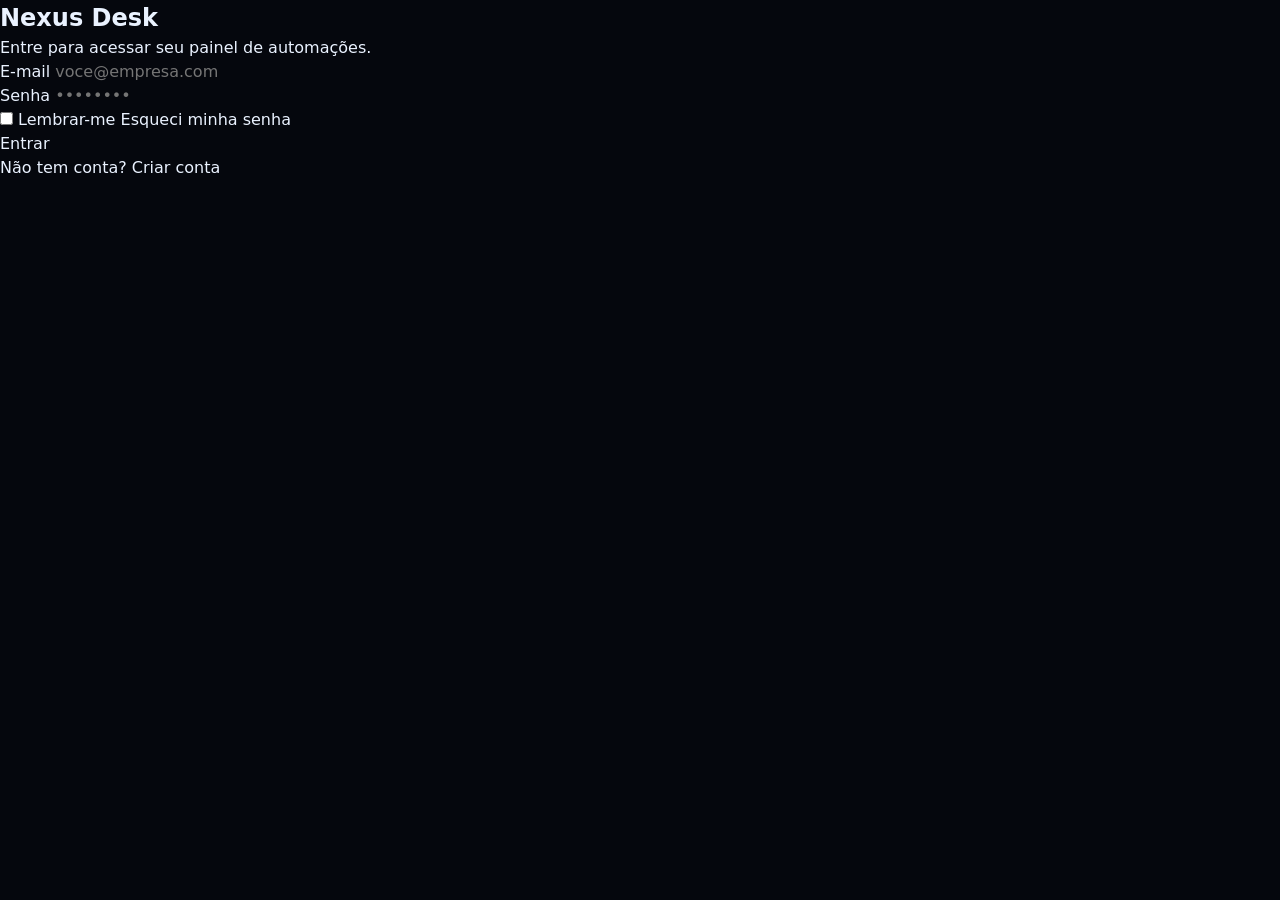
==== index.html @ 1d1945b3 "feat: estrutura base do projeto Nexus Desk (Prompt 1) Cria o esqueleto do projeto com HTML5, CSS3 e " ====
<!DOCTYPE html>
<html lang="pt-BR" data-theme="dark">
<head>
  <meta charset="UTF-8">
  <meta name="viewport" content="width=device-width, initial-scale=1.0">
  <meta name="description" content="Nexus Desk — acesso ao painel de automações.">
  <title>Nexus Desk — Login</title>

  <link rel="icon" href="assets/icons/favicon.svg" type="image/svg+xml">
  <link rel="stylesheet" href="css/style.css">
  <link rel="stylesheet" href="css/components.css">
  <link rel="stylesheet" href="css/login.css">
</head>
<body class="page page--login">

  <main class="login">
    <section class="login__card" aria-labelledby="login-title">
      <header class="login__header">
        <h1 id="login-title" class="login__brand">Nexus Desk</h1>
        <p class="login__subtitle">Entre para acessar seu painel de automações.</p>
      </header>

      <form id="login-form" class="login__form" novalidate>
        <div class="field">
          <label class="field__label" for="email">E-mail</label>
          <input class="field__input" type="email" id="email" name="email"
                 autocomplete="email" placeholder="voce@empresa.com" required>
        </div>

        <div class="field">
          <label class="field__label" for="password">Senha</label>
          <input class="field__input" type="password" id="password" name="password"
                 autocomplete="current-password" placeholder="••••••••" required>
        </div>

        <div class="login__options">
          <label class="checkbox" for="remember">
            <input type="checkbox" id="remember" name="remember">
            <span>Lembrar-me</span>
          </label>
          <a class="link" href="#">Esqueci minha senha</a>
        </div>

        <button class="button button--primary" type="submit">Entrar</button>

        <p id="login-feedback" class="login__feedback" role="status" aria-live="polite" hidden></p>
      </form>

      <footer class="login__footer">
        <p>Não tem conta? <a class="link" href="#">Criar conta</a></p>
      </footer>
    </section>
  </main>

  <script src="js/storage.js"></script>
  <script src="js/auth.js"></script>
  <script src="js/router.js"></script>
  <script src="js/app.js"></script>
  <script src="js/login.js"></script>
</body>
</html>
---- css/style.css ----
/* ==========================================================================
   Nexus Desk — style.css
   Base global: (1) CSS Reset  (2) Variáveis Globais
   ATENÇÃO: este arquivo NÃO contém estilos de componentes ou de layout.
   O design das telas vive em css/login.css e css/dashboard.css.
   ========================================================================== */

/* ==========================================================================
   1. CSS RESET
   ========================================================================== */

*,
*::before,
*::after {
  box-sizing: border-box;
  margin: 0;
  padding: 0;
}

html {
  -webkit-text-size-adjust: 100%;
  text-size-adjust: 100%;
  scroll-behavior: smooth;
}

body {
  min-height: 100vh;
  line-height: 1.5;
  -webkit-font-smoothing: antialiased;
  -moz-osx-font-smoothing: grayscale;
}

img,
picture,
video,
canvas,
svg {
  display: block;
  max-width: 100%;
}

input,
button,
textarea,
select {
  font: inherit;
  color: inherit;
  background: none;
  border: none;
}

button {
  cursor: pointer;
}

a {
  color: inherit;
  text-decoration: none;
}

ul,
ol {
  list-style: none;
}

h1,
h2,
h3,
h4,
h5,
h6,
p {
  overflow-wrap: break-word;
}

table {
  border-collapse: collapse;
  border-spacing: 0;
}

:focus-visible {
  outline: 2px solid var(--color-neon);
  outline-offset: 2px;
}

[hidden] {
  display: none !important;
}

@media (prefers-reduced-motion: reduce) {
  *,
  *::before,
  *::after {
    animation-duration: 0.01ms !important;
    animation-iteration-count: 1 !important;
    transition-duration: 0.01ms !important;
    scroll-behavior: auto !important;
  }
}

/* ==========================================================================
   2. VARIÁVEIS GLOBAIS (Design Tokens)
   ========================================================================== */

:root {
  /* ---- Paleta: superfícies (tema dark padrão) ---- */
  --color-bg: #05070d;
  --color-bg-alt: #0a0e1a;
  --color-surface: #101728;
  --color-surface-alt: #16203a;
  --color-overlay: rgba(5, 7, 13, 0.72);

  /* ---- Paleta: glassmorphism ---- */
  --glass-bg: rgba(255, 255, 255, 0.06);
  --glass-bg-strong: rgba(255, 255, 255, 0.1);
  --glass-border: rgba(255, 255, 255, 0.14);
  --glass-blur: 16px;

  /* ---- Paleta: neon / acentos ---- */
  --color-neon: #00f0ff;
  --color-neon-soft: rgba(0, 240, 255, 0.16);
  --color-neon-strong: #33f5ff;
  --color-accent: #7b5cff;
  --color-accent-soft: rgba(123, 92, 255, 0.18);

  /* ---- Paleta: estados semânticos ---- */
  --color-success: #22e39a;
  --color-warning: #ffb547;
  --color-danger: #ff4d6d;
  --color-info: #4da3ff;

  /* ---- Paleta: texto ---- */
  --color-text: #eaf2ff;
  --color-text-muted: #9aa8c7;
  --color-text-inverse: #05070d;

  /* ---- Bordas e divisores ---- */
  --color-border: rgba(154, 168, 199, 0.18);
  --color-border-strong: rgba(154, 168, 199, 0.32);

  /* ---- Gradientes ---- */
  --gradient-neon: linear-gradient(135deg, var(--color-neon) 0%, var(--color-accent) 100%);
  --gradient-surface: linear-gradient(160deg, rgba(255, 255, 255, 0.08) 0%, rgba(255, 255, 255, 0.02) 100%);

  /* ---- Tipografia ---- */
  --font-sans: "Inter", "Segoe UI", system-ui, -apple-system, sans-serif;
  --font-display: "Orbitron", "Inter", system-ui, sans-serif;
  --font-mono: "JetBrains Mono", "SFMono-Regular", Consolas, monospace;

  --fs-xs: 0.75rem;    /* 12px */
  --fs-sm: 0.875rem;   /* 14px */
  --fs-md: 1rem;       /* 16px */
  --fs-lg: 1.125rem;   /* 18px */
  --fs-xl: 1.5rem;     /* 24px */
  --fs-2xl: 2rem;      /* 32px */
  --fs-3xl: 2.5rem;    /* 40px */

  --fw-regular: 400;
  --fw-medium: 500;
  --fw-semibold: 600;
  --fw-bold: 700;

  --lh-tight: 1.2;
  --lh-base: 1.5;
  --lh-loose: 1.75;
  --ls-wide: 0.08em;

  /* ---- Espaçamentos (escala base 4px) ---- */
  --space-3xs: 0.25rem;  /* 4px  */
  --space-2xs: 0.5rem;   /* 8px  */
  --space-xs: 0.75rem;   /* 12px */
  --space-sm: 1rem;      /* 16px */
  --space-md: 1.5rem;    /* 24px */
  --space-lg: 2rem;      /* 32px */
  --space-xl: 3rem;      /* 48px */
  --space-2xl: 4rem;     /* 64px */

  /* ---- Raios ---- */
  --radius-sm: 6px;
  --radius-md: 12px;
  --radius-lg: 20px;
  --radius-pill: 999px;

  /* ---- Sombras e brilhos ---- */
  --shadow-sm: 0 2px 8px rgba(0, 0, 0, 0.3);
  --shadow-md: 0 8px 24px rgba(0, 0, 0, 0.4);
  --shadow-lg: 0 20px 50px rgba(0, 0, 0, 0.5);
  --glow-neon: 0 0 12px rgba(0, 240, 255, 0.45), 0 0 32px rgba(0, 240, 255, 0.2);
  --glow-accent: 0 0 12px rgba(123, 92, 255, 0.45);

  /* ---- Transições ---- */
  --ease-out: cubic-bezier(0.22, 1, 0.36, 1);
  --ease-in-out: cubic-bezier(0.65, 0, 0.35, 1);
  --transition-fast: 120ms var(--ease-out);
  --transition-base: 240ms var(--ease-out);
  --transition-slow: 420ms var(--ease-in-out);

  /* ---- Layout ---- */
  --container-max: 1440px;
  --sidebar-width: 260px;
  --sidebar-width-collapsed: 76px;
  --header-height: 68px;

  /* ---- Camadas (z-index) ---- */
  --z-base: 1;
  --z-sticky: 100;
  --z-header: 200;
  --z-sidebar: 300;
  --z-fab: 400;
  --z-modal: 500;
  --z-toast: 600;

  /* ---- Breakpoints (referência para media queries) ---- */
  --bp-sm: 480px;
  --bp-md: 768px;
  --bp-lg: 1024px;
  --bp-xl: 1280px;
}

/* Tokens sobrescritos pelo tema claro (implementado no Prompt 5). */
:root[data-theme="light"] {
  --color-bg: #eef2fa;
  --color-bg-alt: #ffffff;
  --color-surface: #ffffff;
  --color-surface-alt: #f4f7fd;
  --color-overlay: rgba(20, 26, 40, 0.35);

  --glass-bg: rgba(255, 255, 255, 0.62);
  --glass-bg-strong: rgba(255, 255, 255, 0.8);
  --glass-border: rgba(20, 26, 40, 0.1);

  --color-neon: #0090a8;
  --color-neon-soft: rgba(0, 144, 168, 0.14);

  --color-text: #131a2b;
  --color-text-muted: #5b6780;
  --color-text-inverse: #ffffff;

  --color-border: rgba(19, 26, 43, 0.14);
  --color-border-strong: rgba(19, 26, 43, 0.26);

  --shadow-sm: 0 2px 8px rgba(19, 26, 43, 0.08);
  --shadow-md: 0 8px 24px rgba(19, 26, 43, 0.12);
  --shadow-lg: 0 20px 50px rgba(19, 26, 43, 0.16);
  --glow-neon: 0 0 12px rgba(0, 144, 168, 0.3);
}

/* Aplicação mínima dos tokens ao documento (sem design de componentes). */
body {
  font-family: var(--font-sans);
  font-size: var(--fs-md);
  line-height: var(--lh-base);
  color: var(--color-text);
  background-color: var(--color-bg);
}
---- css/components.css ----
/* ==========================================================================
   Nexus Desk — components.css
   Componentes reutilizáveis entre telas (botões, inputs, modais, toasts,
   skeletons). Placeholder: preenchido a partir do Prompt 4/5.
   ========================================================================== */
---- css/login.css ----
/* ==========================================================================
   Nexus Desk — login.css
   Estilos exclusivos da tela de login (index.html).
   Placeholder: o visual futurista (glassmorphism, neon, animações)
   será implementado no Prompt 2.
   ========================================================================== */
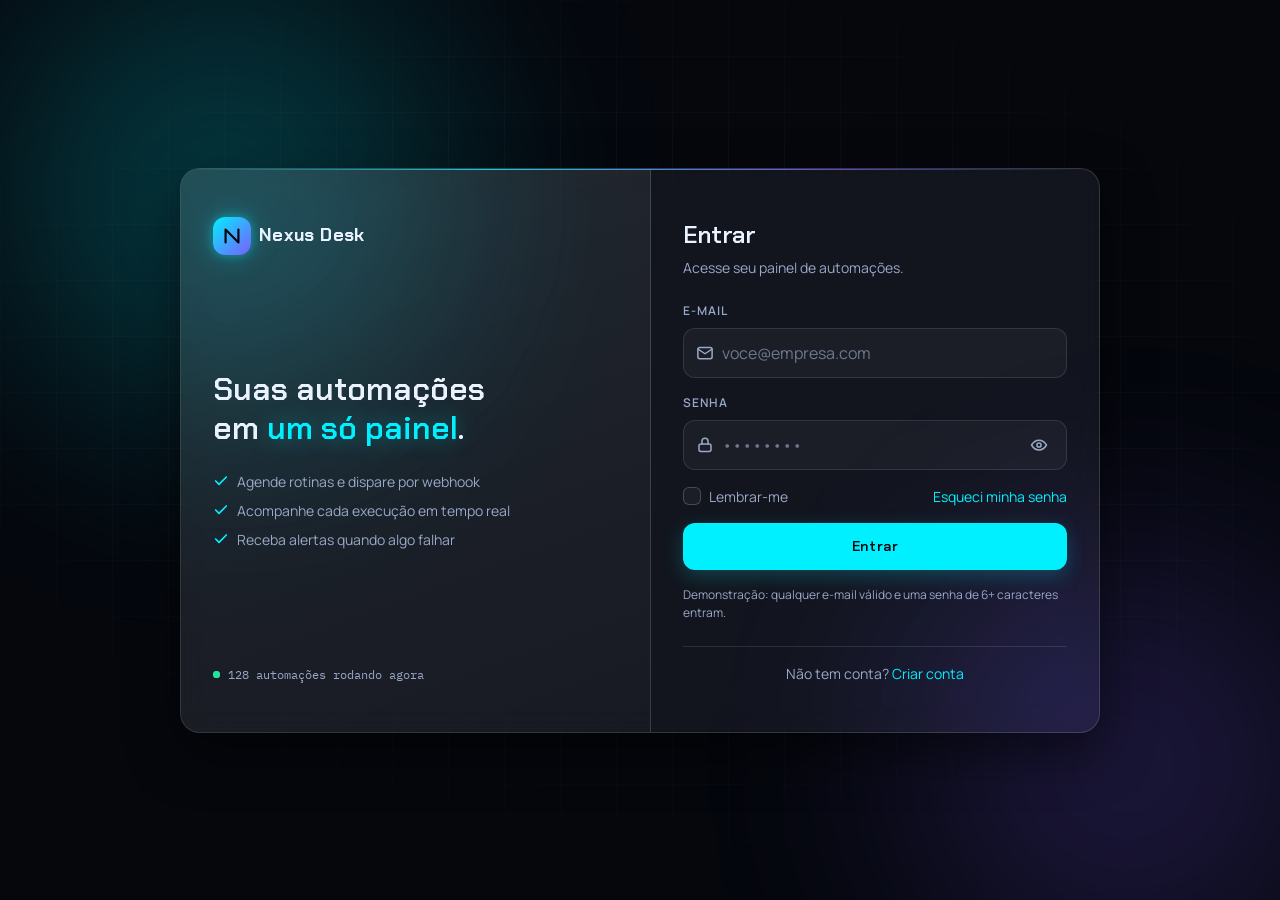
==== commit 7f89d124: "feat: tela de login futurista com glassmorphism e validacao (Prompt 2) Implementa a tela de login co" ====
--- a/index.html
+++ b/index.html
@@ -7,48 +7,146 @@
   <title>Nexus Desk — Login</title>
 
   <link rel="icon" href="assets/icons/favicon.svg" type="image/svg+xml">
+  <link rel="preconnect" href="https://fonts.googleapis.com">
+  <link rel="preconnect" href="https://fonts.gstatic.com" crossorigin>
+  <link rel="stylesheet"
+        href="https://fonts.googleapis.com/css2?family=Chakra+Petch:wght@500;600;700&family=IBM+Plex+Mono:wght@400;500&family=Manrope:wght@400;500;600;700&display=swap">
   <link rel="stylesheet" href="css/style.css">
   <link rel="stylesheet" href="css/components.css">
   <link rel="stylesheet" href="css/login.css">
 </head>
 <body class="page page--login">
 
+  <!-- Atmosfera: orbes de luz e malha técnica. Puramente decorativo. -->
+  <div class="aurora" aria-hidden="true">
+    <span class="aurora__orb aurora__orb--cyan"></span>
+    <span class="aurora__orb aurora__orb--violet"></span>
+    <div class="aurora__grid"></div>
+  </div>
+
   <main class="login">
-    <section class="login__card" aria-labelledby="login-title">
-      <header class="login__header">
-        <h1 id="login-title" class="login__brand">Nexus Desk</h1>
-        <p class="login__subtitle">Entre para acessar seu painel de automações.</p>
-      </header>
+    <section class="login__card">
 
-      <form id="login-form" class="login__form" novalidate>
-        <div class="field">
-          <label class="field__label" for="email">E-mail</label>
-          <input class="field__input" type="email" id="email" name="email"
-                 autocomplete="email" placeholder="voce@empresa.com" required>
+      <!-- Painel de marca -->
+      <aside class="login__aside">
+        <div class="brand reveal" style="--delay: 80ms">
+          <span class="brand__mark" aria-hidden="true">
+            <svg viewBox="0 0 24 24" fill="none" stroke="currentColor" stroke-width="2.4"
+                 stroke-linecap="round" stroke-linejoin="round">
+              <path d="M5 19V5l14 14V5"></path>
+            </svg>
+          </span>
+          <h1 class="brand__name">Nexus Desk</h1>
         </div>
 
-        <div class="field">
-          <label class="field__label" for="password">Senha</label>
-          <input class="field__input" type="password" id="password" name="password"
-                 autocomplete="current-password" placeholder="••••••••" required>
-        </div>
+        <p class="login__tagline reveal" style="--delay: 160ms">
+          Suas automações em <em>um só painel</em>.
+        </p>
 
-        <div class="login__options">
-          <label class="checkbox" for="remember">
-            <input type="checkbox" id="remember" name="remember">
-            <span>Lembrar-me</span>
-          </label>
-          <a class="link" href="#">Esqueci minha senha</a>
-        </div>
+        <ul class="login__features reveal" style="--delay: 240ms">
+          <li>
+            <svg viewBox="0 0 24 24" fill="none" stroke="currentColor" stroke-width="2.5"
+                 stroke-linecap="round" stroke-linejoin="round" aria-hidden="true">
+              <path d="M20 6 9 17l-5-5"></path>
+            </svg>
+            Agende rotinas e dispare por webhook
+          </li>
+          <li>
+            <svg viewBox="0 0 24 24" fill="none" stroke="currentColor" stroke-width="2.5"
+                 stroke-linecap="round" stroke-linejoin="round" aria-hidden="true">
+              <path d="M20 6 9 17l-5-5"></path>
+            </svg>
+            Acompanhe cada execução em tempo real
+          </li>
+          <li>
+            <svg viewBox="0 0 24 24" fill="none" stroke="currentColor" stroke-width="2.5"
+                 stroke-linecap="round" stroke-linejoin="round" aria-hidden="true">
+              <path d="M20 6 9 17l-5-5"></path>
+            </svg>
+            Receba alertas quando algo falhar
+          </li>
+        </ul>
 
-        <button class="button button--primary" type="submit">Entrar</button>
+        <p class="login__status reveal" style="--delay: 320ms">
+          <span class="pulse" aria-hidden="true"></span>
+          128 automações rodando agora
+        </p>
+      </aside>
 
-        <p id="login-feedback" class="login__feedback" role="status" aria-live="polite" hidden></p>
-      </form>
+      <!-- Painel do formulário -->
+      <div class="login__panel">
+        <header class="reveal" style="--delay: 200ms">
+          <h2 class="login__title">Entrar</h2>
+          <p class="login__subtitle">Acesse seu painel de automações.</p>
+        </header>
 
-      <footer class="login__footer">
-        <p>Não tem conta? <a class="link" href="#">Criar conta</a></p>
-      </footer>
+        <form id="login-form" class="login__form" novalidate>
+
+          <div class="field reveal" id="field-email" style="--delay: 280ms">
+            <label class="field__label" for="email">E-mail</label>
+            <div class="field__control">
+              <svg class="field__icon" viewBox="0 0 24 24" fill="none" stroke="currentColor"
+                   stroke-width="2" stroke-linecap="round" stroke-linejoin="round" aria-hidden="true">
+                <rect x="2.5" y="4.5" width="19" height="15" rx="2.5"></rect>
+                <path d="m3 7 9 6 9-6"></path>
+              </svg>
+              <input class="field__input" type="email" id="email" name="email"
+                     autocomplete="email" placeholder="voce@empresa.com"
+                     aria-describedby="email-error" required>
+            </div>
+            <p class="field__error" id="email-error" role="alert"></p>
+          </div>
+
+          <div class="field reveal" id="field-password" style="--delay: 340ms">
+            <label class="field__label" for="password">Senha</label>
+            <div class="field__control">
+              <svg class="field__icon" viewBox="0 0 24 24" fill="none" stroke="currentColor"
+                   stroke-width="2" stroke-linecap="round" stroke-linejoin="round" aria-hidden="true">
+                <rect x="4" y="10.5" width="16" height="10" rx="2.5"></rect>
+                <path d="M8 10.5V7a4 4 0 0 1 8 0v3.5"></path>
+              </svg>
+              <input class="field__input" type="password" id="password" name="password"
+                     autocomplete="current-password" placeholder="••••••••"
+                     aria-describedby="password-error" required>
+              <button class="field__action" type="button" id="toggle-password"
+                      aria-label="Mostrar senha" aria-pressed="false">
+                <svg viewBox="0 0 24 24" fill="none" stroke="currentColor" stroke-width="2"
+                     stroke-linecap="round" stroke-linejoin="round" aria-hidden="true">
+                  <path d="M2 12s3.8-6.5 10-6.5S22 12 22 12s-3.8 6.5-10 6.5S2 12 2 12Z"></path>
+                  <circle cx="12" cy="12" r="2.8"></circle>
+                </svg>
+              </button>
+            </div>
+            <p class="field__error" id="password-error" role="alert"></p>
+          </div>
+
+          <div class="login__options reveal" style="--delay: 400ms">
+            <label class="checkbox" for="remember">
+              <input type="checkbox" id="remember" name="remember">
+              <span class="checkbox__box" aria-hidden="true"></span>
+              <span>Lembrar-me</span>
+            </label>
+            <a class="link" href="#">Esqueci minha senha</a>
+          </div>
+
+          <button class="button button--primary button--block reveal" type="submit"
+                  id="submit-button" style="--delay: 460ms">
+            <span class="button__spinner" aria-hidden="true"></span>
+            <span class="button__label">Entrar</span>
+          </button>
+
+          <p id="login-feedback" class="login__feedback alert" role="status" aria-live="polite" hidden></p>
+
+          <p class="login__hint reveal" style="--delay: 520ms">
+            Demonstração: qualquer e-mail válido e uma senha de 6+ caracteres entram.
+          </p>
+        </form>
+
+        <footer class="login__footer reveal" style="--delay: 580ms">
+          Não tem conta? <a class="link" href="#">Criar conta</a>
+        </footer>
+      </div>
+
     </section>
   </main>
 
--- a/css/style.css
+++ b/css/style.css
@@ -143,9 +143,9 @@
   --gradient-surface: linear-gradient(160deg, rgba(255, 255, 255, 0.08) 0%, rgba(255, 255, 255, 0.02) 100%);
 
   /* ---- Tipografia ---- */
-  --font-sans: "Inter", "Segoe UI", system-ui, -apple-system, sans-serif;
-  --font-display: "Orbitron", "Inter", system-ui, sans-serif;
-  --font-mono: "JetBrains Mono", "SFMono-Regular", Consolas, monospace;
+  --font-sans: "Manrope", "Segoe UI", system-ui, -apple-system, sans-serif;
+  --font-display: "Chakra Petch", "Manrope", system-ui, sans-serif;
+  --font-mono: "IBM Plex Mono", "SFMono-Regular", Consolas, monospace;
 
   --fs-xs: 0.75rem;    /* 12px */
   --fs-sm: 0.875rem;   /* 14px */
--- a/css/components.css
+++ b/css/components.css
@@ -1,5 +1,364 @@
 /* ==========================================================================
    Nexus Desk — components.css
-   Componentes reutilizáveis entre telas (botões, inputs, modais, toasts,
-   skeletons). Placeholder: preenchido a partir do Prompt 4/5.
-   ========================================================================== */
+   Componentes reutilizáveis entre as telas. Consome apenas as variáveis
+   declaradas em style.css — nenhum valor mágico aqui.
+   ========================================================================== */
+
+/* ==========================================================================
+   Campo de formulário (.field)
+   ========================================================================== */
+
+.field {
+  display: flex;
+  flex-direction: column;
+  gap: var(--space-2xs);
+}
+
+.field__label {
+  font-size: var(--fs-xs);
+  font-weight: var(--fw-semibold);
+  letter-spacing: var(--ls-wide);
+  text-transform: uppercase;
+  color: var(--color-text-muted);
+}
+
+/* Moldura que agrupa ícone + input + ação (ex.: mostrar senha). */
+.field__control {
+  position: relative;
+  display: flex;
+  align-items: center;
+  gap: var(--space-2xs);
+  padding: 0 var(--space-xs);
+  background: rgba(255, 255, 255, 0.04);
+  border: 1px solid var(--color-border);
+  border-radius: var(--radius-md);
+  transition: border-color var(--transition-base), box-shadow var(--transition-base),
+    background-color var(--transition-base);
+}
+
+.field__control:hover {
+  border-color: var(--color-border-strong);
+}
+
+.field__control:focus-within {
+  background: rgba(0, 240, 255, 0.05);
+  border-color: var(--color-neon);
+  box-shadow: 0 0 0 3px var(--color-neon-soft), var(--glow-neon);
+}
+
+.field__icon {
+  flex-shrink: 0;
+  width: 18px;
+  height: 18px;
+  color: var(--color-text-muted);
+  transition: color var(--transition-base);
+}
+
+.field__control:focus-within .field__icon {
+  color: var(--color-neon);
+}
+
+.field__input {
+  flex: 1;
+  min-width: 0;
+  padding: var(--space-xs) 0;
+  font-size: var(--fs-md);
+  color: var(--color-text);
+}
+
+.field__input::placeholder {
+  color: var(--color-text-muted);
+  opacity: 0.65;
+}
+
+/* O anel de foco vive na moldura, não no input. */
+.field__input:focus-visible {
+  outline: none;
+}
+
+/* Remove o ícone nativo de "revelar senha" do Edge, que duplicaria o nosso. */
+.field__input::-ms-reveal {
+  display: none;
+}
+
+/* Botão de ação dentro do campo (mostrar/ocultar senha). */
+.field__action {
+  flex-shrink: 0;
+  display: grid;
+  place-items: center;
+  width: 30px;
+  height: 30px;
+  border-radius: var(--radius-sm);
+  color: var(--color-text-muted);
+  transition: color var(--transition-fast), background-color var(--transition-fast);
+}
+
+.field__action:hover {
+  color: var(--color-neon);
+  background: var(--color-neon-soft);
+}
+
+.field__action svg {
+  width: 18px;
+  height: 18px;
+}
+
+/* Estado de erro */
+.field--invalid .field__control {
+  border-color: var(--color-danger);
+}
+
+.field--invalid .field__control:focus-within {
+  background: rgba(255, 77, 109, 0.06);
+  box-shadow: 0 0 0 3px rgba(255, 77, 109, 0.18);
+}
+
+.field--invalid .field__icon {
+  color: var(--color-danger);
+}
+
+.field__error {
+  display: flex;
+  align-items: center;
+  gap: var(--space-3xs);
+  min-height: 1.1rem;
+  font-size: var(--fs-xs);
+  color: var(--color-danger);
+}
+
+.field__error:empty {
+  display: none;
+}
+
+/* ==========================================================================
+   Botão (.button)
+   ========================================================================== */
+
+.button {
+  position: relative;
+  display: inline-flex;
+  align-items: center;
+  justify-content: center;
+  gap: var(--space-2xs);
+  padding: var(--space-xs) var(--space-md);
+  font-family: var(--font-display);
+  font-size: var(--fs-sm);
+  font-weight: var(--fw-semibold);
+  letter-spacing: 0.04em;
+  color: var(--color-text);
+  border: 1px solid var(--color-border-strong);
+  border-radius: var(--radius-md);
+  overflow: hidden;
+  transition: transform var(--transition-fast), border-color var(--transition-base),
+    box-shadow var(--transition-base), background-color var(--transition-base);
+}
+
+.button:hover {
+  border-color: var(--color-neon);
+}
+
+.button:active {
+  transform: translateY(1px);
+}
+
+.button[disabled] {
+  cursor: not-allowed;
+  opacity: 0.75;
+}
+
+/* Variante primária: preenchida em neon, com brilho e varredura no hover. */
+.button--primary {
+  color: var(--color-text-inverse);
+  background: var(--color-neon);
+  border-color: transparent;
+  box-shadow: 0 6px 20px rgba(0, 240, 255, 0.22);
+}
+
+.button--primary:hover:not([disabled]) {
+  background: var(--color-neon-strong);
+  box-shadow: var(--glow-neon), 0 10px 28px rgba(0, 240, 255, 0.3);
+  transform: translateY(-1px);
+}
+
+.button--primary:active:not([disabled]) {
+  transform: translateY(0);
+}
+
+/* Varredura de luz que cruza o botão no hover. */
+.button--primary::after {
+  content: "";
+  position: absolute;
+  inset: 0 auto 0 -60%;
+  width: 45%;
+  background: linear-gradient(100deg, transparent, rgba(255, 255, 255, 0.55), transparent);
+  transform: skewX(-18deg);
+  opacity: 0;
+  transition: none;
+}
+
+.button--primary:hover:not([disabled])::after {
+  animation: button-sheen 700ms var(--ease-out);
+}
+
+@keyframes button-sheen {
+  from {
+    left: -60%;
+    opacity: 0.9;
+  }
+  to {
+    left: 120%;
+    opacity: 0;
+  }
+}
+
+.button--block {
+  width: 100%;
+}
+
+/* Estado de carregamento: troca o rótulo pelo spinner. */
+.button__spinner {
+  display: none;
+  width: 16px;
+  height: 16px;
+  border: 2px solid rgba(5, 7, 13, 0.28);
+  border-top-color: currentColor;
+  border-radius: 50%;
+  animation: spin 700ms linear infinite;
+}
+
+.button.is-loading .button__spinner {
+  display: block;
+}
+
+@keyframes spin {
+  to {
+    transform: rotate(360deg);
+  }
+}
+
+/* ==========================================================================
+   Checkbox (.checkbox)
+   ========================================================================== */
+
+.checkbox {
+  display: inline-flex;
+  align-items: center;
+  gap: var(--space-2xs);
+  font-size: var(--fs-sm);
+  color: var(--color-text-muted);
+  cursor: pointer;
+  user-select: none;
+  transition: color var(--transition-fast);
+}
+
+.checkbox:hover {
+  color: var(--color-text);
+}
+
+/* Input nativo escondido, mas ainda focável e acessível. */
+.checkbox input {
+  position: absolute;
+  opacity: 0;
+  width: 0;
+  height: 0;
+}
+
+.checkbox__box {
+  position: relative;
+  flex-shrink: 0;
+  display: grid;
+  place-items: center;
+  width: 18px;
+  height: 18px;
+  border: 1px solid var(--color-border-strong);
+  border-radius: var(--radius-sm);
+  background: rgba(255, 255, 255, 0.04);
+  transition: background-color var(--transition-fast), border-color var(--transition-fast),
+    box-shadow var(--transition-fast);
+}
+
+.checkbox__box::after {
+  content: "";
+  width: 9px;
+  height: 5px;
+  border-left: 2px solid var(--color-text-inverse);
+  border-bottom: 2px solid var(--color-text-inverse);
+  transform: rotate(-45deg) scale(0.4);
+  opacity: 0;
+  transition: opacity var(--transition-fast), transform var(--transition-fast);
+}
+
+.checkbox input:checked + .checkbox__box {
+  background: var(--color-neon);
+  border-color: var(--color-neon);
+  box-shadow: var(--glow-neon);
+}
+
+.checkbox input:checked + .checkbox__box::after {
+  opacity: 1;
+  transform: rotate(-45deg) scale(1);
+}
+
+.checkbox input:focus-visible + .checkbox__box {
+  outline: 2px solid var(--color-neon);
+  outline-offset: 2px;
+}
+
+/* ==========================================================================
+   Link (.link)
+   ========================================================================== */
+
+.link {
+  position: relative;
+  font-size: var(--fs-sm);
+  color: var(--color-neon);
+  transition: color var(--transition-fast), text-shadow var(--transition-fast);
+}
+
+.link::after {
+  content: "";
+  position: absolute;
+  left: 0;
+  right: 0;
+  bottom: -2px;
+  height: 1px;
+  background: currentColor;
+  transform: scaleX(0);
+  transform-origin: left;
+  transition: transform var(--transition-base);
+}
+
+.link:hover {
+  color: var(--color-neon-strong);
+  text-shadow: 0 0 10px rgba(0, 240, 255, 0.45);
+}
+
+.link:hover::after {
+  transform: scaleX(1);
+}
+
+/* ==========================================================================
+   Alerta inline (.alert) — usado no feedback do login
+   ========================================================================== */
+
+.alert {
+  display: flex;
+  align-items: center;
+  gap: var(--space-2xs);
+  padding: var(--space-2xs) var(--space-xs);
+  font-size: var(--fs-sm);
+  border: 1px solid transparent;
+  border-radius: var(--radius-md);
+}
+
+.alert--success {
+  color: var(--color-success);
+  background: rgba(34, 227, 154, 0.1);
+  border-color: rgba(34, 227, 154, 0.35);
+}
+
+.alert--error {
+  color: var(--color-danger);
+  background: rgba(255, 77, 109, 0.1);
+  border-color: rgba(255, 77, 109, 0.35);
+}
--- a/css/login.css
+++ b/css/login.css
@@ -1,6 +1,407 @@
 /* ==========================================================================
    Nexus Desk — login.css
-   Estilos exclusivos da tela de login (index.html).
-   Placeholder: o visual futurista (glassmorphism, neon, animações)
-   será implementado no Prompt 2.
-   ========================================================================== */
+   Layout e atmosfera da tela de login (index.html).
+   Componentes (input, botão, checkbox) vivem em components.css.
+   ========================================================================== */
+
+/* ==========================================================================
+   Palco
+   ========================================================================== */
+
+.page--login {
+  display: grid;
+  place-items: center;
+  min-height: 100vh;
+  min-height: 100dvh;
+  padding: var(--space-md) var(--space-sm);
+  overflow-x: hidden;
+}
+
+/* ==========================================================================
+   Fundo animado: orbes de luz + malha técnica
+   ========================================================================== */
+
+.aurora {
+  position: fixed;
+  inset: 0;
+  z-index: 0;
+  overflow: hidden;
+  pointer-events: none;
+}
+
+.aurora__orb {
+  position: absolute;
+  border-radius: 50%;
+  filter: blur(90px);
+  opacity: 0.5;
+}
+
+.aurora__orb--cyan {
+  top: -18vh;
+  left: -10vw;
+  width: 55vw;
+  min-width: 380px;
+  aspect-ratio: 1;
+  background: radial-gradient(circle, rgba(0, 240, 255, 0.55), transparent 68%);
+  animation: orb-drift-a 22s var(--ease-in-out) infinite alternate;
+}
+
+.aurora__orb--violet {
+  right: -14vw;
+  bottom: -22vh;
+  width: 52vw;
+  min-width: 360px;
+  aspect-ratio: 1;
+  background: radial-gradient(circle, rgba(123, 92, 255, 0.5), transparent 68%);
+  animation: orb-drift-b 26s var(--ease-in-out) infinite alternate;
+}
+
+@keyframes orb-drift-a {
+  to {
+    transform: translate3d(9vw, 7vh, 0) scale(1.12);
+  }
+}
+
+@keyframes orb-drift-b {
+  to {
+    transform: translate3d(-8vw, -6vh, 0) scale(1.08);
+  }
+}
+
+/* Malha de linhas que some nas bordas. */
+.aurora__grid {
+  position: absolute;
+  inset: 0;
+  background-image:
+    linear-gradient(rgba(154, 168, 199, 0.07) 1px, transparent 1px),
+    linear-gradient(90deg, rgba(154, 168, 199, 0.07) 1px, transparent 1px);
+  background-size: 56px 56px;
+  mask-image: radial-gradient(ellipse 80% 70% at 50% 45%, #000 20%, transparent 78%);
+  -webkit-mask-image: radial-gradient(ellipse 80% 70% at 50% 45%, #000 20%, transparent 78%);
+}
+
+/* ==========================================================================
+   Cartão de vidro
+   ========================================================================== */
+
+.login {
+  position: relative;
+  z-index: var(--z-base);
+  width: 100%;
+  max-width: 920px;
+}
+
+.login__card {
+  position: relative;
+  display: grid;
+  grid-template-columns: 1.05fr 1fr;
+  overflow: hidden;
+  background: var(--glass-bg);
+  backdrop-filter: blur(var(--glass-blur)) saturate(150%);
+  -webkit-backdrop-filter: blur(var(--glass-blur)) saturate(150%);
+  border: 1px solid var(--glass-border);
+  border-radius: var(--radius-lg);
+  box-shadow: var(--shadow-lg);
+  animation: card-in 700ms var(--ease-out) both;
+}
+
+/* Fio de luz no topo do cartão. */
+.login__card::before {
+  content: "";
+  position: absolute;
+  inset: 0 0 auto 0;
+  height: 1px;
+  background: linear-gradient(90deg, transparent, var(--color-neon), var(--color-accent), transparent);
+  opacity: 0.85;
+}
+
+@keyframes card-in {
+  from {
+    opacity: 0;
+    transform: translateY(22px) scale(0.985);
+  }
+  to {
+    opacity: 1;
+    transform: none;
+  }
+}
+
+/* ==========================================================================
+   Painel esquerdo: marca e contexto
+   ========================================================================== */
+
+.login__aside {
+  display: flex;
+  flex-direction: column;
+  gap: var(--space-md);
+  padding: var(--space-xl) var(--space-lg);
+  background: var(--gradient-surface);
+  border-right: 1px solid var(--glass-border);
+}
+
+.brand {
+  display: flex;
+  align-items: center;
+  gap: var(--space-2xs);
+}
+
+.brand__mark {
+  display: grid;
+  place-items: center;
+  width: 38px;
+  height: 38px;
+  border-radius: var(--radius-md);
+  background: var(--gradient-neon);
+  box-shadow: var(--glow-neon);
+}
+
+.brand__mark svg {
+  width: 22px;
+  height: 22px;
+  color: var(--color-text-inverse);
+}
+
+.brand__name {
+  font-family: var(--font-display);
+  font-size: var(--fs-lg);
+  font-weight: var(--fw-bold);
+  letter-spacing: 0.02em;
+}
+
+.login__tagline {
+  margin-top: auto;
+  font-family: var(--font-display);
+  font-size: var(--fs-2xl);
+  font-weight: var(--fw-semibold);
+  line-height: var(--lh-tight);
+  text-wrap: balance;
+}
+
+.login__tagline em {
+  font-style: normal;
+  color: var(--color-neon);
+  text-shadow: 0 0 24px rgba(0, 240, 255, 0.4);
+}
+
+.login__features {
+  display: flex;
+  flex-direction: column;
+  gap: var(--space-2xs);
+  font-size: var(--fs-sm);
+  color: var(--color-text-muted);
+}
+
+.login__features li {
+  display: flex;
+  align-items: center;
+  gap: var(--space-2xs);
+}
+
+.login__features svg {
+  flex-shrink: 0;
+  width: 16px;
+  height: 16px;
+  color: var(--color-neon);
+}
+
+.login__status {
+  display: flex;
+  align-items: center;
+  gap: var(--space-2xs);
+  margin-top: auto;
+  font-family: var(--font-mono);
+  font-size: var(--fs-xs);
+  color: var(--color-text-muted);
+}
+
+.pulse {
+  position: relative;
+  width: 7px;
+  height: 7px;
+  border-radius: 50%;
+  background: var(--color-success);
+}
+
+.pulse::after {
+  content: "";
+  position: absolute;
+  inset: 0;
+  border-radius: 50%;
+  background: var(--color-success);
+  animation: pulse-ring 2s var(--ease-out) infinite;
+}
+
+@keyframes pulse-ring {
+  from {
+    transform: scale(1);
+    opacity: 0.7;
+  }
+  to {
+    transform: scale(3);
+    opacity: 0;
+  }
+}
+
+/* ==========================================================================
+   Painel direito: formulário
+   ========================================================================== */
+
+.login__panel {
+  display: flex;
+  flex-direction: column;
+  gap: var(--space-md);
+  padding: var(--space-xl) var(--space-lg);
+}
+
+.login__title {
+  font-family: var(--font-display);
+  font-size: var(--fs-xl);
+  font-weight: var(--fw-semibold);
+}
+
+.login__subtitle {
+  margin-top: var(--space-3xs);
+  font-size: var(--fs-sm);
+  color: var(--color-text-muted);
+}
+
+.login__form {
+  display: flex;
+  flex-direction: column;
+  gap: var(--space-sm);
+}
+
+.login__options {
+  display: flex;
+  flex-wrap: wrap;
+  align-items: center;
+  justify-content: space-between;
+  gap: var(--space-2xs);
+}
+
+.login__feedback {
+  /* Visual em .alert; aqui só o comportamento de entrada. */
+  animation: fade-up 300ms var(--ease-out) both;
+}
+
+.login__hint {
+  font-size: var(--fs-xs);
+  color: var(--color-text-muted);
+}
+
+.login__footer {
+  padding-top: var(--space-sm);
+  font-size: var(--fs-sm);
+  color: var(--color-text-muted);
+  text-align: center;
+  border-top: 1px solid var(--color-border);
+}
+
+/* ==========================================================================
+   Entrada escalonada dos elementos
+   ========================================================================== */
+
+.reveal {
+  animation: fade-up 560ms var(--ease-out) both;
+  animation-delay: var(--delay, 0ms);
+}
+
+@keyframes fade-up {
+  from {
+    opacity: 0;
+    transform: translateY(14px);
+  }
+  to {
+    opacity: 1;
+    transform: none;
+  }
+}
+
+/* ==========================================================================
+   Responsivo
+   ========================================================================== */
+
+/* Tablet: o cartão vira uma coluna e o painel de marca encolhe. */
+@media (max-width: 860px) {
+  .login {
+    max-width: 460px;
+  }
+
+  .login__card {
+    grid-template-columns: 1fr;
+  }
+
+  .login__aside {
+    gap: var(--space-sm);
+    padding: var(--space-lg) var(--space-md) var(--space-md);
+    border-right: none;
+    border-bottom: 1px solid var(--glass-border);
+  }
+
+  .login__tagline {
+    margin-top: 0;
+    font-size: var(--fs-xl);
+  }
+
+  /* Conteúdo de apoio sai de cena para o formulário chegar antes. */
+  .login__features,
+  .login__status {
+    display: none;
+  }
+
+  .login__panel {
+    padding: var(--space-md);
+  }
+}
+
+/* Celular */
+@media (max-width: 480px) {
+  .page--login {
+    padding: var(--space-sm) var(--space-xs);
+  }
+
+  .login__aside {
+    padding: var(--space-md) var(--space-sm) var(--space-sm);
+  }
+
+  .login__panel {
+    padding: var(--space-sm);
+    gap: var(--space-sm);
+  }
+
+  .login__tagline {
+    font-size: var(--fs-lg);
+  }
+
+  .aurora__orb {
+    filter: blur(70px);
+    opacity: 0.4;
+  }
+}
+
+/* Telas baixas: menos respiro vertical. */
+@media (max-height: 700px) and (min-width: 861px) {
+  .login__aside,
+  .login__panel {
+    padding-block: var(--space-lg);
+  }
+}
+
+/* ==========================================================================
+   Acessibilidade: movimento reduzido
+   ========================================================================== */
+
+@media (prefers-reduced-motion: reduce) {
+  .aurora__orb,
+  .pulse::after {
+    animation: none;
+  }
+
+  .login__card,
+  .reveal,
+  .login__feedback {
+    animation: none;
+    opacity: 1;
+    transform: none;
+  }
+}
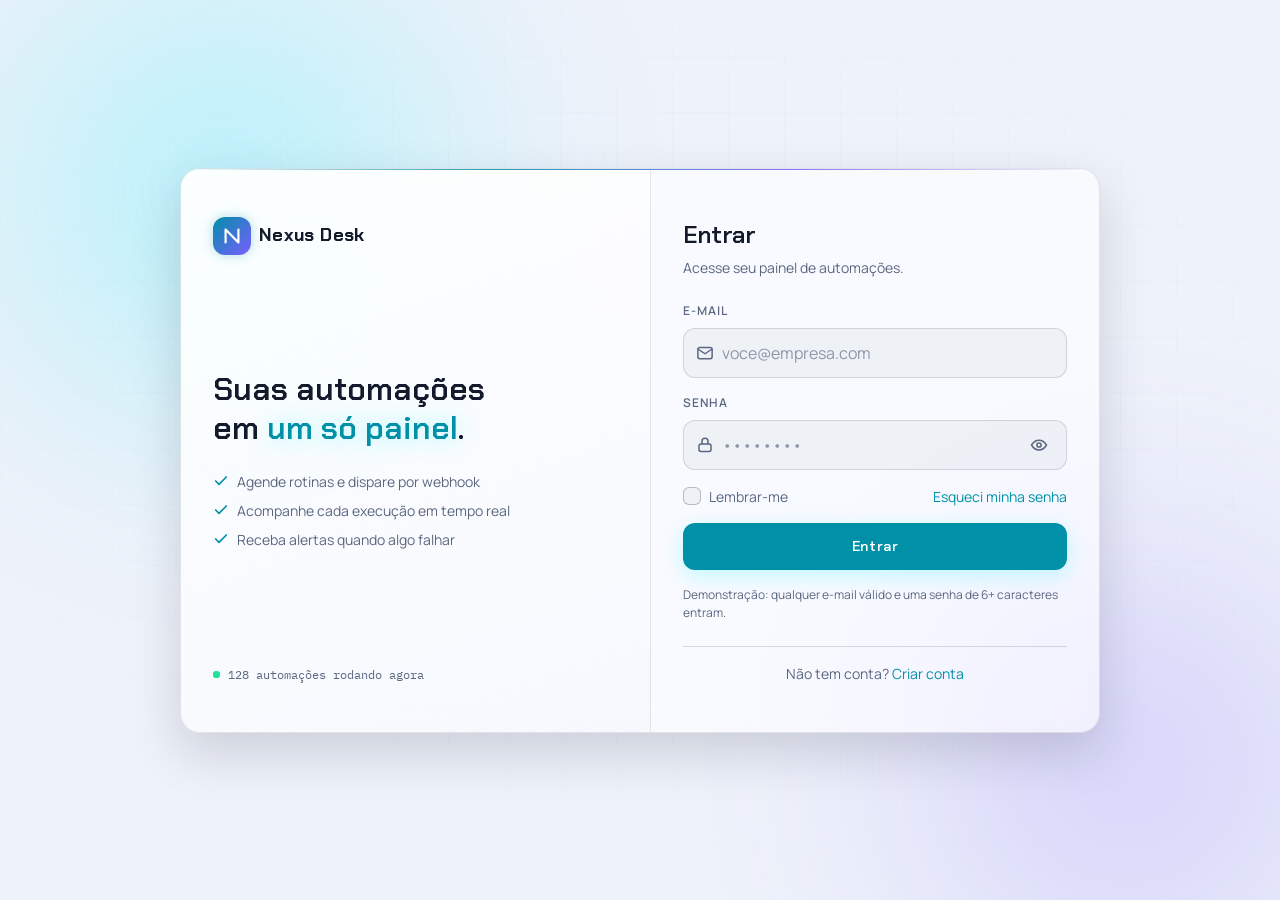
==== commit ca2a4613: "feat: drag and drop, toasts, tema claro/escuro e modulos (Prompt 5) Drag & Drop - Cards reordenaveis" ====
--- a/index.html
+++ b/index.html
@@ -154,6 +154,8 @@
   <script src="js/auth.js"></script>
   <script src="js/router.js"></script>
   <script src="js/app.js"></script>
+  <script src="js/toast.js"></script>
+  <script src="js/ui.js"></script>
   <script src="js/login.js"></script>
 </body>
 </html>
--- a/css/style.css
+++ b/css/style.css
@@ -134,6 +134,12 @@
   --color-text-muted: #9aa8c7;
   --color-text-inverse: #05070d;
 
+  /* ---- Preenchimentos de superfície (campos, hovers, faixas) ---- */
+  --fill-subtle: rgba(255, 255, 255, 0.04);
+  --fill-hover: rgba(255, 255, 255, 0.06);
+  --fill-strong: rgba(255, 255, 255, 0.1);
+  --header-bg: rgba(8, 11, 20, 0.72);
+
   /* ---- Bordas e divisores ---- */
   --color-border: rgba(154, 168, 199, 0.18);
   --color-border-strong: rgba(154, 168, 199, 0.32);
@@ -236,8 +242,15 @@
   --color-text-muted: #5b6780;
   --color-text-inverse: #ffffff;
 
+  --fill-subtle: rgba(19, 26, 43, 0.04);
+  --fill-hover: rgba(19, 26, 43, 0.07);
+  --fill-strong: rgba(19, 26, 43, 0.1);
+  --header-bg: rgba(255, 255, 255, 0.78);
+
   --color-border: rgba(19, 26, 43, 0.14);
   --color-border-strong: rgba(19, 26, 43, 0.26);
+
+  --gradient-surface: linear-gradient(160deg, rgba(255, 255, 255, 0.9) 0%, rgba(244, 247, 253, 0.6) 100%);
 
   --shadow-sm: 0 2px 8px rgba(19, 26, 43, 0.08);
   --shadow-md: 0 8px 24px rgba(19, 26, 43, 0.12);
@@ -248,6 +261,7 @@
 /* Aplicação mínima dos tokens ao documento (sem design de componentes). */
 body {
   font-family: var(--font-sans);
+  transition: background-color var(--transition-base), color var(--transition-base);
   font-size: var(--fs-md);
   line-height: var(--lh-base);
   color: var(--color-text);
--- a/css/components.css
+++ b/css/components.css
@@ -29,7 +29,7 @@
   align-items: center;
   gap: var(--space-2xs);
   padding: 0 var(--space-xs);
-  background: rgba(255, 255, 255, 0.04);
+  background: var(--fill-subtle);
   border: 1px solid var(--color-border);
   border-radius: var(--radius-md);
   transition: border-color var(--transition-base), box-shadow var(--transition-base),
@@ -211,6 +211,19 @@
   }
 }
 
+/* Variante destrutiva: usada na confirmação de exclusão. */
+.button--danger {
+  color: var(--color-text-inverse);
+  background: var(--color-danger);
+  border-color: transparent;
+}
+
+.button--danger:hover:not([disabled]) {
+  background: #ff6680;
+  border-color: transparent;
+  box-shadow: 0 0 18px rgba(255, 77, 109, 0.45);
+}
+
 .button--block {
   width: 100%;
 }
@@ -272,7 +285,7 @@
   height: 18px;
   border: 1px solid var(--color-border-strong);
   border-radius: var(--radius-sm);
-  background: rgba(255, 255, 255, 0.04);
+  background: var(--fill-subtle);
   transition: background-color var(--transition-fast), border-color var(--transition-fast),
     box-shadow var(--transition-fast);
 }
@@ -362,3 +375,811 @@
   background: rgba(255, 77, 109, 0.1);
   border-color: rgba(255, 77, 109, 0.35);
 }
+
+/* ==========================================================================
+   Botão de ícone (.icon-button)
+   ========================================================================== */
+
+.icon-button {
+  position: relative;
+  display: grid;
+  place-items: center;
+  width: 38px;
+  height: 38px;
+  flex-shrink: 0;
+  color: var(--color-text-muted);
+  border: 1px solid transparent;
+  border-radius: var(--radius-md);
+  transition: color var(--transition-fast), background-color var(--transition-fast),
+    border-color var(--transition-fast);
+}
+
+.icon-button:hover,
+.icon-button[aria-expanded="true"] {
+  color: var(--color-neon);
+  background: var(--color-neon-soft);
+  border-color: var(--glass-border);
+}
+
+.icon-button svg {
+  width: 19px;
+  height: 19px;
+}
+
+/* Contador de não lidos sobre o ícone. */
+.icon-button__badge {
+  position: absolute;
+  top: 4px;
+  right: 4px;
+  min-width: 16px;
+  height: 16px;
+  padding: 0 4px;
+  display: grid;
+  place-items: center;
+  font-family: var(--font-mono);
+  font-size: 9.5px;
+  font-weight: var(--fw-semibold);
+  color: var(--color-text-inverse);
+  background: var(--color-danger);
+  border: 2px solid var(--color-bg);
+  border-radius: var(--radius-pill);
+}
+
+/* ==========================================================================
+   Etiqueta (.badge)
+   ========================================================================== */
+
+.badge {
+  display: inline-flex;
+  align-items: center;
+  gap: var(--space-3xs);
+  padding: 2px var(--space-2xs);
+  font-size: 10.5px;
+  font-weight: var(--fw-semibold);
+  letter-spacing: 0.06em;
+  text-transform: uppercase;
+  white-space: nowrap;
+  border: 1px solid currentColor;
+  border-radius: var(--radius-pill);
+}
+
+.badge--muted {
+  color: var(--color-text-muted);
+  border-color: var(--color-border-strong);
+}
+
+.badge--neon { color: var(--color-neon); }
+.badge--accent { color: var(--color-accent); }
+.badge--success { color: var(--color-success); }
+.badge--danger { color: var(--color-danger); }
+
+/* ==========================================================================
+   Interruptor (.switch)
+   ========================================================================== */
+
+.switch {
+  display: inline-flex;
+  align-items: center;
+  gap: var(--space-2xs);
+  font-size: var(--fs-xs);
+  color: var(--color-text-muted);
+  cursor: pointer;
+  user-select: none;
+}
+
+.switch input {
+  position: absolute;
+  opacity: 0;
+  width: 0;
+  height: 0;
+}
+
+.switch__track {
+  position: relative;
+  width: 34px;
+  height: 19px;
+  flex-shrink: 0;
+  background: rgba(154, 168, 199, 0.25);
+  border-radius: var(--radius-pill);
+  transition: background-color var(--transition-base), box-shadow var(--transition-base);
+}
+
+.switch__track::after {
+  content: "";
+  position: absolute;
+  top: 3px;
+  left: 3px;
+  width: 13px;
+  height: 13px;
+  background: var(--color-text);
+  border-radius: 50%;
+  transition: transform var(--transition-base), background-color var(--transition-base);
+}
+
+.switch input:checked + .switch__track {
+  background: var(--color-neon);
+  box-shadow: var(--glow-neon);
+}
+
+.switch input:checked + .switch__track::after {
+  background: var(--color-text-inverse);
+  transform: translateX(15px);
+}
+
+.switch input:focus-visible + .switch__track {
+  outline: 2px solid var(--color-neon);
+  outline-offset: 2px;
+}
+
+/* ==========================================================================
+   Menu suspenso (.dropdown)
+   ========================================================================== */
+
+.dropdown {
+  position: relative;
+}
+
+.dropdown__panel {
+  position: absolute;
+  top: calc(100% + var(--space-2xs));
+  right: 0;
+  z-index: var(--z-header);
+  width: max-content;
+  min-width: 220px;
+  max-width: min(320px, calc(100vw - 2 * var(--space-sm)));
+  padding: var(--space-2xs);
+  background: var(--color-surface);
+  backdrop-filter: blur(var(--glass-blur)) saturate(150%);
+  -webkit-backdrop-filter: blur(var(--glass-blur)) saturate(150%);
+  border: 1px solid var(--glass-border);
+  border-radius: var(--radius-md);
+  box-shadow: var(--shadow-md);
+  transform-origin: top right;
+  animation: dropdown-in 180ms var(--ease-out);
+}
+
+@keyframes dropdown-in {
+  from {
+    opacity: 0;
+    transform: translateY(-6px) scale(0.97);
+  }
+}
+
+.dropdown__header {
+  display: flex;
+  align-items: center;
+  justify-content: space-between;
+  gap: var(--space-2xs);
+  padding: var(--space-2xs) var(--space-xs);
+  font-size: var(--fs-xs);
+  letter-spacing: var(--ls-wide);
+  text-transform: uppercase;
+  color: var(--color-text-muted);
+}
+
+.dropdown__item {
+  display: flex;
+  align-items: center;
+  gap: var(--space-2xs);
+  width: 100%;
+  padding: var(--space-2xs) var(--space-xs);
+  font-size: var(--fs-sm);
+  text-align: left;
+  color: var(--color-text);
+  border-radius: var(--radius-sm);
+  transition: background-color var(--transition-fast), color var(--transition-fast);
+}
+
+.dropdown__item:hover {
+  color: var(--color-neon);
+  background: var(--color-neon-soft);
+}
+
+.dropdown__item svg {
+  width: 16px;
+  height: 16px;
+  flex-shrink: 0;
+  color: var(--color-text-muted);
+}
+
+.dropdown__item:hover svg {
+  color: var(--color-neon);
+}
+
+.dropdown__item--danger:hover {
+  color: var(--color-danger);
+  background: rgba(255, 77, 109, 0.12);
+}
+
+.dropdown__item--danger:hover svg {
+  color: var(--color-danger);
+}
+
+.dropdown__divider {
+  height: 1px;
+  margin: var(--space-3xs) 0;
+  background: var(--color-border);
+}
+
+/* ==========================================================================
+   Avatar (.avatar)
+   ========================================================================== */
+
+.avatar {
+  display: grid;
+  place-items: center;
+  width: 34px;
+  height: 34px;
+  flex-shrink: 0;
+  font-family: var(--font-display);
+  font-size: var(--fs-sm);
+  font-weight: var(--fw-bold);
+  color: var(--color-text-inverse);
+  background: var(--gradient-neon);
+  border-radius: 50%;
+  text-transform: uppercase;
+}
+
+.avatar--sm {
+  width: 28px;
+  height: 28px;
+  font-size: var(--fs-xs);
+}
+
+/* ==========================================================================
+   Modal (.modal) — elemento <dialog> nativo
+   ========================================================================== */
+
+.modal {
+  /* O reset zera margens em tudo; o <dialog> precisa de auto para centrar. */
+  margin: auto;
+  width: min(560px, calc(100vw - 2 * var(--space-sm)));
+  max-height: min(86vh, 760px);
+  padding: 0;
+  color: var(--color-text);
+  background: var(--color-surface);
+  border: 1px solid var(--glass-border);
+  border-radius: var(--radius-lg);
+  box-shadow: var(--shadow-lg);
+  overflow: hidden;
+}
+
+.modal::backdrop {
+  background: rgba(3, 5, 10, 0.72);
+  backdrop-filter: blur(4px);
+  -webkit-backdrop-filter: blur(4px);
+}
+
+.modal[open] {
+  animation: modal-in 260ms var(--ease-out);
+}
+
+.modal[open]::backdrop {
+  animation: backdrop-in 260ms var(--ease-out);
+}
+
+@keyframes modal-in {
+  from {
+    opacity: 0;
+    transform: translateY(16px) scale(0.97);
+  }
+}
+
+@keyframes backdrop-in {
+  from {
+    opacity: 0;
+  }
+}
+
+/* Fio de luz no topo, como no cartão de login. */
+.modal__form {
+  position: relative;
+  display: flex;
+  flex-direction: column;
+  max-height: inherit;
+}
+
+.modal__form::before {
+  content: "";
+  position: absolute;
+  inset: 0 0 auto 0;
+  height: 1px;
+  background: linear-gradient(90deg, transparent, var(--color-neon), var(--color-accent), transparent);
+}
+
+.modal__header {
+  display: flex;
+  align-items: flex-start;
+  gap: var(--space-sm);
+  padding: var(--space-md) var(--space-md) var(--space-sm);
+}
+
+.modal__title {
+  font-family: var(--font-display);
+  font-size: var(--fs-lg);
+  font-weight: var(--fw-semibold);
+  line-height: var(--lh-tight);
+}
+
+.modal__subtitle {
+  margin-top: var(--space-3xs);
+  font-size: var(--fs-sm);
+  color: var(--color-text-muted);
+}
+
+.modal__close {
+  margin-left: auto;
+  margin-top: -4px;
+}
+
+.modal__body {
+  display: flex;
+  flex-direction: column;
+  gap: var(--space-sm);
+  padding: 0 var(--space-md) var(--space-md);
+  overflow-y: auto;
+}
+
+.modal__row {
+  display: grid;
+  gap: var(--space-sm);
+  grid-template-columns: repeat(auto-fit, minmax(180px, 1fr));
+}
+
+.modal__footer {
+  display: flex;
+  flex-wrap: wrap;
+  justify-content: flex-end;
+  gap: var(--space-2xs);
+  padding: var(--space-sm) var(--space-md);
+  background: var(--fill-subtle);
+  border-top: 1px solid var(--color-border);
+}
+
+/* Variante de confirmação: mais estreita e sem corpo rolável. */
+.modal--confirm {
+  width: min(420px, calc(100vw - 2 * var(--space-sm)));
+}
+
+.modal__danger-mark {
+  display: grid;
+  place-items: center;
+  width: 40px;
+  height: 40px;
+  flex-shrink: 0;
+  color: var(--color-danger);
+  background: rgba(255, 77, 109, 0.12);
+  border: 1px solid rgba(255, 77, 109, 0.35);
+  border-radius: var(--radius-md);
+}
+
+.modal__danger-mark svg {
+  width: 20px;
+  height: 20px;
+}
+
+/* ==========================================================================
+   Controles de formulário do modal
+   ========================================================================== */
+
+.field__textarea {
+  width: 100%;
+  min-height: 78px;
+  padding: var(--space-xs);
+  font-size: var(--fs-md);
+  line-height: var(--lh-base);
+  color: var(--color-text);
+  background: var(--fill-subtle);
+  border: 1px solid var(--color-border);
+  border-radius: var(--radius-md);
+  resize: vertical;
+  transition: border-color var(--transition-base), box-shadow var(--transition-base);
+}
+
+.field__textarea:focus {
+  outline: none;
+  border-color: var(--color-neon);
+  box-shadow: 0 0 0 3px var(--color-neon-soft);
+}
+
+.field__select {
+  width: 100%;
+  padding: var(--space-xs);
+  font-size: var(--fs-md);
+  color: var(--color-text);
+  background-color: var(--fill-subtle);
+  border: 1px solid var(--color-border);
+  border-radius: var(--radius-md);
+  /* Seta desenhada em CSS: a nativa não segue o tema. */
+  background-image: linear-gradient(45deg, transparent 50%, currentColor 50%),
+    linear-gradient(135deg, currentColor 50%, transparent 50%);
+  background-position: calc(100% - 18px) 55%, calc(100% - 13px) 55%;
+  background-size: 5px 5px, 5px 5px;
+  background-repeat: no-repeat;
+  appearance: none;
+  cursor: pointer;
+  transition: border-color var(--transition-base), box-shadow var(--transition-base);
+}
+
+.field__select:focus {
+  outline: none;
+  border-color: var(--color-neon);
+  box-shadow: 0 0 0 3px var(--color-neon-soft);
+}
+
+.field__select option {
+  color: var(--color-text);
+  background: var(--color-surface);
+}
+
+/* Seletor de ícone: grade de botões-rádio. */
+.picker {
+  display: flex;
+  flex-wrap: wrap;
+  gap: var(--space-2xs);
+}
+
+.picker input {
+  position: absolute;
+  opacity: 0;
+  width: 0;
+  height: 0;
+}
+
+.picker__option {
+  display: grid;
+  place-items: center;
+  width: 42px;
+  height: 42px;
+  color: var(--color-text-muted);
+  background: var(--fill-subtle);
+  border: 1px solid var(--color-border);
+  border-radius: var(--radius-md);
+  cursor: pointer;
+  transition: color var(--transition-fast), border-color var(--transition-fast),
+    background-color var(--transition-fast);
+}
+
+.picker__option svg {
+  width: 20px;
+  height: 20px;
+}
+
+.picker__option:hover {
+  color: var(--color-text);
+  border-color: var(--color-border-strong);
+}
+
+.picker input:checked + .picker__option {
+  color: var(--color-neon);
+  background: var(--color-neon-soft);
+  border-color: var(--color-neon);
+  box-shadow: var(--glow-neon);
+}
+
+.picker input:focus-visible + .picker__option {
+  outline: 2px solid var(--color-neon);
+  outline-offset: 2px;
+}
+
+/* Seletor de cor: mesma mecânica, amostra redonda. */
+.picker--color .picker__option {
+  width: 32px;
+  height: 32px;
+  border-radius: 50%;
+  background: var(--swatch);
+  border: 2px solid transparent;
+  box-shadow: 0 0 0 1px var(--color-border-strong);
+}
+
+.picker--color input:checked + .picker__option {
+  /* Repete o fundo: a regra genérica de :checked pintaria a amostra de neon. */
+  background: var(--swatch);
+  border-color: var(--color-bg);
+  box-shadow: 0 0 0 2px var(--swatch), 0 0 14px var(--swatch);
+}
+
+/* ==========================================================================
+   Skeleton loading (.skeleton)
+   ========================================================================== */
+
+.skeleton {
+  display: block;
+  background: linear-gradient(
+    90deg,
+    var(--fill-subtle) 25%,
+    var(--fill-strong) 37%,
+    var(--fill-subtle) 63%
+  );
+  background-size: 400% 100%;
+  border-radius: var(--radius-sm);
+  animation: skeleton-sweep 1.4s ease-in-out infinite;
+}
+
+@keyframes skeleton-sweep {
+  from { background-position: 100% 50%; }
+  to { background-position: 0 50%; }
+}
+
+.skeleton--icon {
+  width: 42px;
+  height: 42px;
+  flex-shrink: 0;
+  border-radius: var(--radius-md);
+}
+
+.skeleton--title { width: 58%; height: 15px; }
+.skeleton--badge { width: 40%; height: 11px; margin-top: var(--space-2xs); }
+.skeleton--line { width: 100%; height: 11px; }
+.skeleton--short { width: 62%; }
+.skeleton--meta { width: 96px; height: 11px; }
+.skeleton--switch { width: 62px; height: 18px; border-radius: var(--radius-pill); }
+
+/* O card fantasma não reage a hover nem anima a entrada. */
+.card--skeleton {
+  animation: none;
+  pointer-events: none;
+}
+
+.card--skeleton::before {
+  background: var(--color-border-strong);
+}
+
+.card--skeleton:hover {
+  transform: none;
+  box-shadow: none;
+  border-color: var(--glass-border);
+}
+
+@media (prefers-reduced-motion: reduce) {
+  .skeleton {
+    animation: none;
+  }
+}
+
+/* ==========================================================================
+   Toasts (.toast)
+   ========================================================================== */
+
+.toasts {
+  position: fixed;
+  right: var(--space-md);
+  bottom: var(--space-md);
+  z-index: var(--z-toast);
+  display: flex;
+  flex-direction: column;
+  gap: var(--space-2xs);
+  width: min(360px, calc(100vw - 2 * var(--space-sm)));
+  pointer-events: none;
+}
+
+.toast {
+  position: relative;
+  display: grid;
+  grid-template-columns: auto 1fr auto;
+  align-items: center;
+  gap: var(--space-2xs);
+  padding: var(--space-xs);
+  overflow: hidden;
+  color: var(--color-text);
+  background: var(--color-surface);
+  backdrop-filter: blur(var(--glass-blur)) saturate(150%);
+  -webkit-backdrop-filter: blur(var(--glass-blur)) saturate(150%);
+  border: 1px solid var(--glass-border);
+  border-left: 3px solid var(--toast-color, var(--color-neon));
+  border-radius: var(--radius-md);
+  box-shadow: var(--shadow-md);
+  pointer-events: auto;
+  animation: toast-in 320ms var(--ease-out);
+}
+
+.toast--success { --toast-color: var(--color-success); }
+.toast--error { --toast-color: var(--color-danger); }
+.toast--info { --toast-color: var(--color-neon); }
+
+.toast.is-leaving {
+  animation: toast-out 260ms var(--ease-in-out) forwards;
+}
+
+@keyframes toast-in {
+  from {
+    opacity: 0;
+    transform: translateX(18px) scale(0.97);
+  }
+}
+
+@keyframes toast-out {
+  to {
+    opacity: 0;
+    transform: translateX(18px) scale(0.97);
+  }
+}
+
+.toast__icon {
+  display: grid;
+  place-items: center;
+  width: 26px;
+  height: 26px;
+  color: var(--toast-color);
+  background: color-mix(in srgb, var(--toast-color) 16%, transparent);
+  border-radius: 50%;
+}
+
+.toast__icon svg {
+  width: 15px;
+  height: 15px;
+}
+
+.toast__message {
+  font-size: var(--fs-sm);
+  line-height: 1.35;
+}
+
+.toast__close {
+  display: grid;
+  place-items: center;
+  width: 24px;
+  height: 24px;
+  color: var(--color-text-muted);
+  border-radius: var(--radius-sm);
+  transition: color var(--transition-fast), background-color var(--transition-fast);
+}
+
+.toast__close:hover {
+  color: var(--color-text);
+  background: var(--fill-hover);
+}
+
+.toast__close svg {
+  width: 14px;
+  height: 14px;
+}
+
+/* Barra que escorre enquanto o toast conta o tempo. */
+.toast__bar {
+  position: absolute;
+  left: 0;
+  bottom: 0;
+  height: 2px;
+  width: 100%;
+  background: var(--toast-color);
+  transform-origin: left;
+  animation-name: toast-bar;
+  animation-timing-function: linear;
+  animation-fill-mode: forwards;
+}
+
+@keyframes toast-bar {
+  from { transform: scaleX(1); }
+  to { transform: scaleX(0); }
+}
+
+@media (max-width: 560px) {
+  .toasts {
+    right: var(--space-sm);
+    left: var(--space-sm);
+    bottom: calc(var(--space-sm) + 68px);
+    width: auto;
+  }
+}
+
+@media (prefers-reduced-motion: reduce) {
+  .toast,
+  .toast.is-leaving {
+    animation: none;
+  }
+
+  .toast__bar {
+    display: none;
+  }
+}
+
+/* ==========================================================================
+   Marca (.brand) — usada no login e na sidebar
+   ========================================================================== */
+
+.brand {
+  display: flex;
+  align-items: center;
+  gap: var(--space-2xs);
+}
+
+.brand__mark {
+  display: grid;
+  place-items: center;
+  width: 38px;
+  height: 38px;
+  border-radius: var(--radius-md);
+  background: var(--gradient-neon);
+  box-shadow: var(--glow-neon);
+}
+
+.brand__mark svg {
+  width: 22px;
+  height: 22px;
+  color: var(--color-text-inverse);
+}
+
+.brand__name {
+  font-family: var(--font-display);
+  font-size: var(--fs-lg);
+  font-weight: var(--fw-bold);
+  letter-spacing: 0.02em;
+}
+
+/* ==========================================================================
+   Atmosfera (.aurora) — fundo animado compartilhado pelas telas
+   ========================================================================== */
+
+.aurora {
+  position: fixed;
+  inset: 0;
+  z-index: 0;
+  overflow: hidden;
+  pointer-events: none;
+}
+
+.aurora__orb {
+  position: absolute;
+  border-radius: 50%;
+  filter: blur(90px);
+  opacity: 0.5;
+}
+
+.aurora__orb--cyan {
+  top: -18vh;
+  left: -10vw;
+  width: 55vw;
+  min-width: 380px;
+  aspect-ratio: 1;
+  background: radial-gradient(circle, rgba(0, 240, 255, 0.55), transparent 68%);
+  animation: orb-drift-a 22s var(--ease-in-out) infinite alternate;
+}
+
+.aurora__orb--violet {
+  right: -14vw;
+  bottom: -22vh;
+  width: 52vw;
+  min-width: 360px;
+  aspect-ratio: 1;
+  background: radial-gradient(circle, rgba(123, 92, 255, 0.5), transparent 68%);
+  animation: orb-drift-b 26s var(--ease-in-out) infinite alternate;
+}
+
+@keyframes orb-drift-a {
+  to {
+    transform: translate3d(9vw, 7vh, 0) scale(1.12);
+  }
+}
+
+@keyframes orb-drift-b {
+  to {
+    transform: translate3d(-8vw, -6vh, 0) scale(1.08);
+  }
+}
+
+/* Malha de linhas que some nas bordas. */
+.aurora__grid {
+  position: absolute;
+  inset: 0;
+  background-image:
+    linear-gradient(rgba(154, 168, 199, 0.07) 1px, transparent 1px),
+    linear-gradient(90deg, rgba(154, 168, 199, 0.07) 1px, transparent 1px);
+  background-size: 56px 56px;
+  mask-image: radial-gradient(ellipse 80% 70% at 50% 45%, #000 20%, transparent 78%);
+  -webkit-mask-image: radial-gradient(ellipse 80% 70% at 50% 45%, #000 20%, transparent 78%);
+}
+
+
+@media (max-width: 480px) {
+  .aurora__orb {
+    filter: blur(70px);
+    opacity: 0.4;
+  }
+}
+
+@media (prefers-reduced-motion: reduce) {
+  .aurora__orb {
+    animation: none;
+  }
+}
--- a/css/login.css
+++ b/css/login.css
@@ -1,7 +1,7 @@
 /* ==========================================================================
    Nexus Desk — login.css
-   Layout e atmosfera da tela de login (index.html).
-   Componentes (input, botão, checkbox) vivem em components.css.
+   Layout da tela de login (index.html).
+   Componentes e a atmosfera (.aurora) vivem em components.css.
    ========================================================================== */
 
 /* ==========================================================================
@@ -15,69 +15,6 @@
   min-height: 100dvh;
   padding: var(--space-md) var(--space-sm);
   overflow-x: hidden;
-}
-
-/* ==========================================================================
-   Fundo animado: orbes de luz + malha técnica
-   ========================================================================== */
-
-.aurora {
-  position: fixed;
-  inset: 0;
-  z-index: 0;
-  overflow: hidden;
-  pointer-events: none;
-}
-
-.aurora__orb {
-  position: absolute;
-  border-radius: 50%;
-  filter: blur(90px);
-  opacity: 0.5;
-}
-
-.aurora__orb--cyan {
-  top: -18vh;
-  left: -10vw;
-  width: 55vw;
-  min-width: 380px;
-  aspect-ratio: 1;
-  background: radial-gradient(circle, rgba(0, 240, 255, 0.55), transparent 68%);
-  animation: orb-drift-a 22s var(--ease-in-out) infinite alternate;
-}
-
-.aurora__orb--violet {
-  right: -14vw;
-  bottom: -22vh;
-  width: 52vw;
-  min-width: 360px;
-  aspect-ratio: 1;
-  background: radial-gradient(circle, rgba(123, 92, 255, 0.5), transparent 68%);
-  animation: orb-drift-b 26s var(--ease-in-out) infinite alternate;
-}
-
-@keyframes orb-drift-a {
-  to {
-    transform: translate3d(9vw, 7vh, 0) scale(1.12);
-  }
-}
-
-@keyframes orb-drift-b {
-  to {
-    transform: translate3d(-8vw, -6vh, 0) scale(1.08);
-  }
-}
-
-/* Malha de linhas que some nas bordas. */
-.aurora__grid {
-  position: absolute;
-  inset: 0;
-  background-image:
-    linear-gradient(rgba(154, 168, 199, 0.07) 1px, transparent 1px),
-    linear-gradient(90deg, rgba(154, 168, 199, 0.07) 1px, transparent 1px);
-  background-size: 56px 56px;
-  mask-image: radial-gradient(ellipse 80% 70% at 50% 45%, #000 20%, transparent 78%);
-  -webkit-mask-image: radial-gradient(ellipse 80% 70% at 50% 45%, #000 20%, transparent 78%);
 }
 
 /* ==========================================================================
@@ -139,35 +76,6 @@
   border-right: 1px solid var(--glass-border);
 }
 
-.brand {
-  display: flex;
-  align-items: center;
-  gap: var(--space-2xs);
-}
-
-.brand__mark {
-  display: grid;
-  place-items: center;
-  width: 38px;
-  height: 38px;
-  border-radius: var(--radius-md);
-  background: var(--gradient-neon);
-  box-shadow: var(--glow-neon);
-}
-
-.brand__mark svg {
-  width: 22px;
-  height: 22px;
-  color: var(--color-text-inverse);
-}
-
-.brand__name {
-  font-family: var(--font-display);
-  font-size: var(--fs-lg);
-  font-weight: var(--fw-bold);
-  letter-spacing: 0.02em;
-}
-
 .login__tagline {
   margin-top: auto;
   font-family: var(--font-display);
@@ -373,10 +281,6 @@
     font-size: var(--fs-lg);
   }
 
-  .aurora__orb {
-    filter: blur(70px);
-    opacity: 0.4;
-  }
 }
 
 /* Telas baixas: menos respiro vertical. */
@@ -392,7 +296,6 @@
    ========================================================================== */
 
 @media (prefers-reduced-motion: reduce) {
-  .aurora__orb,
   .pulse::after {
     animation: none;
   }
